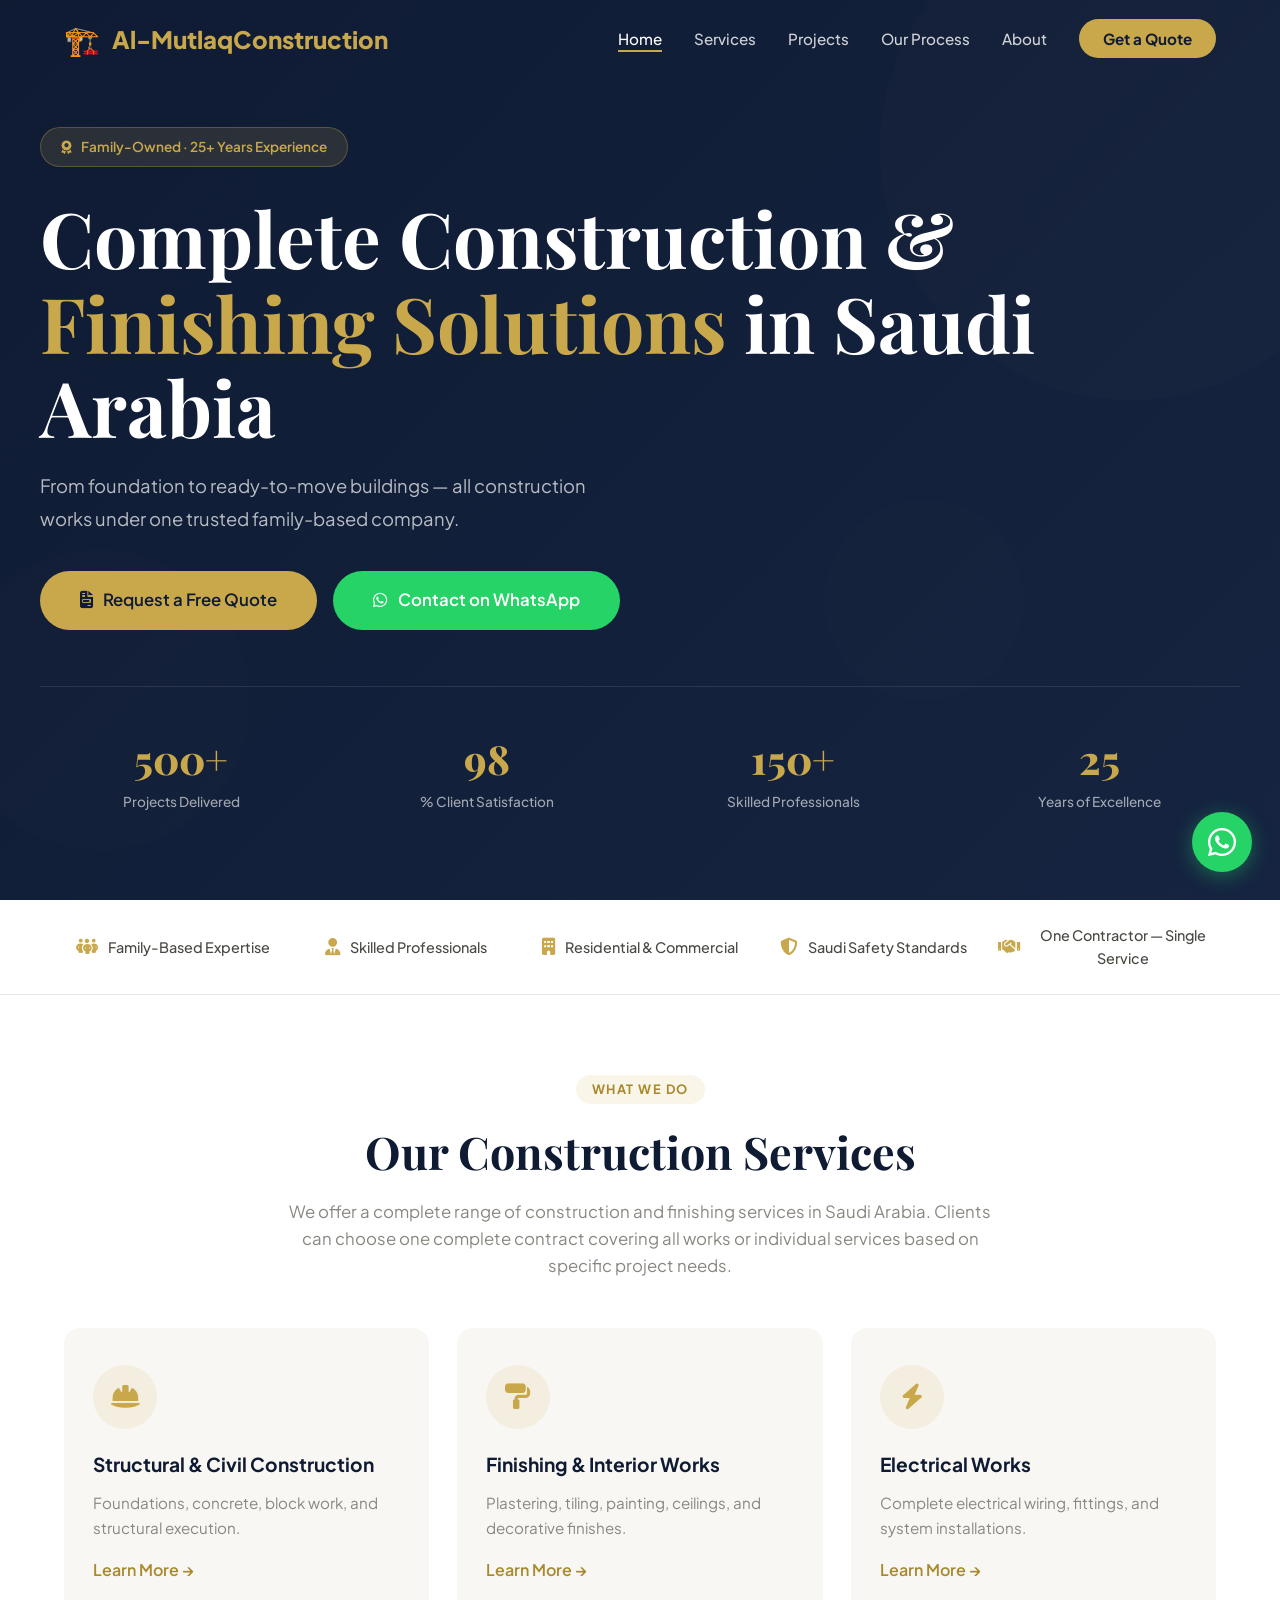
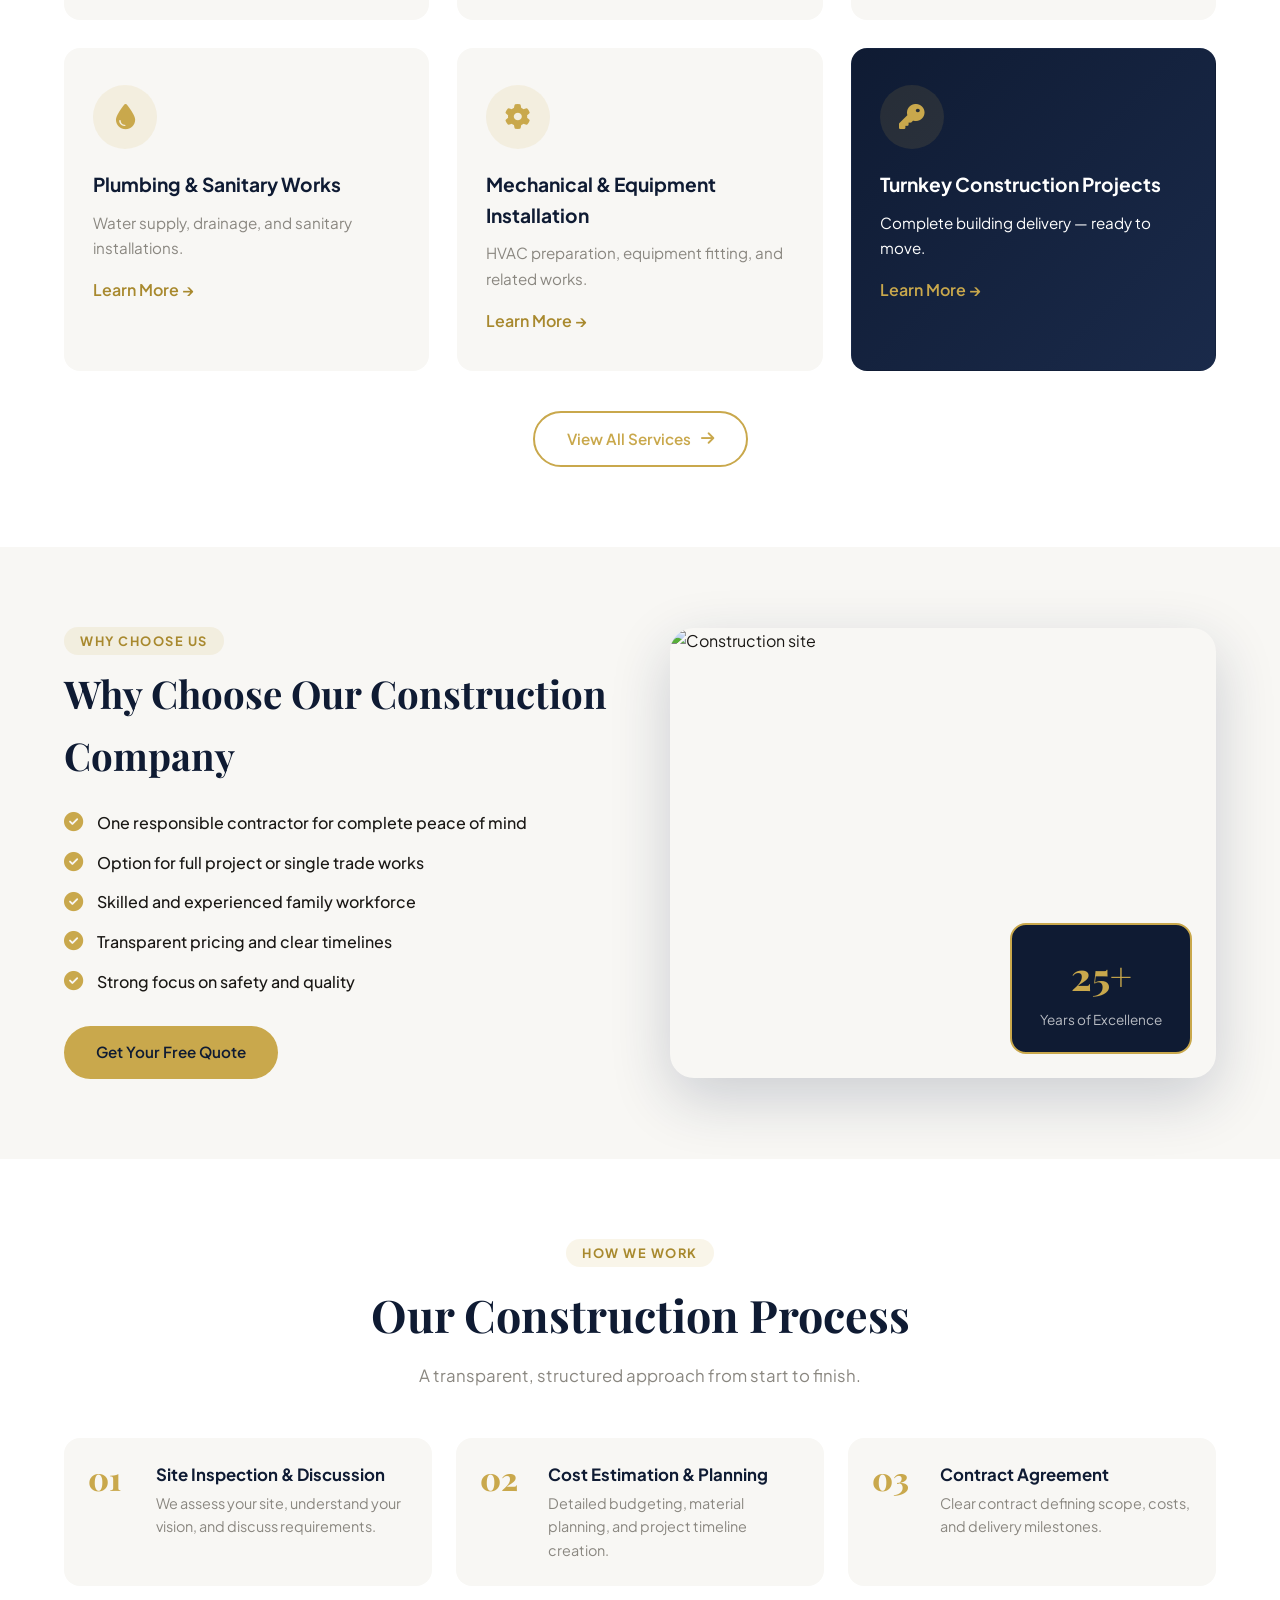
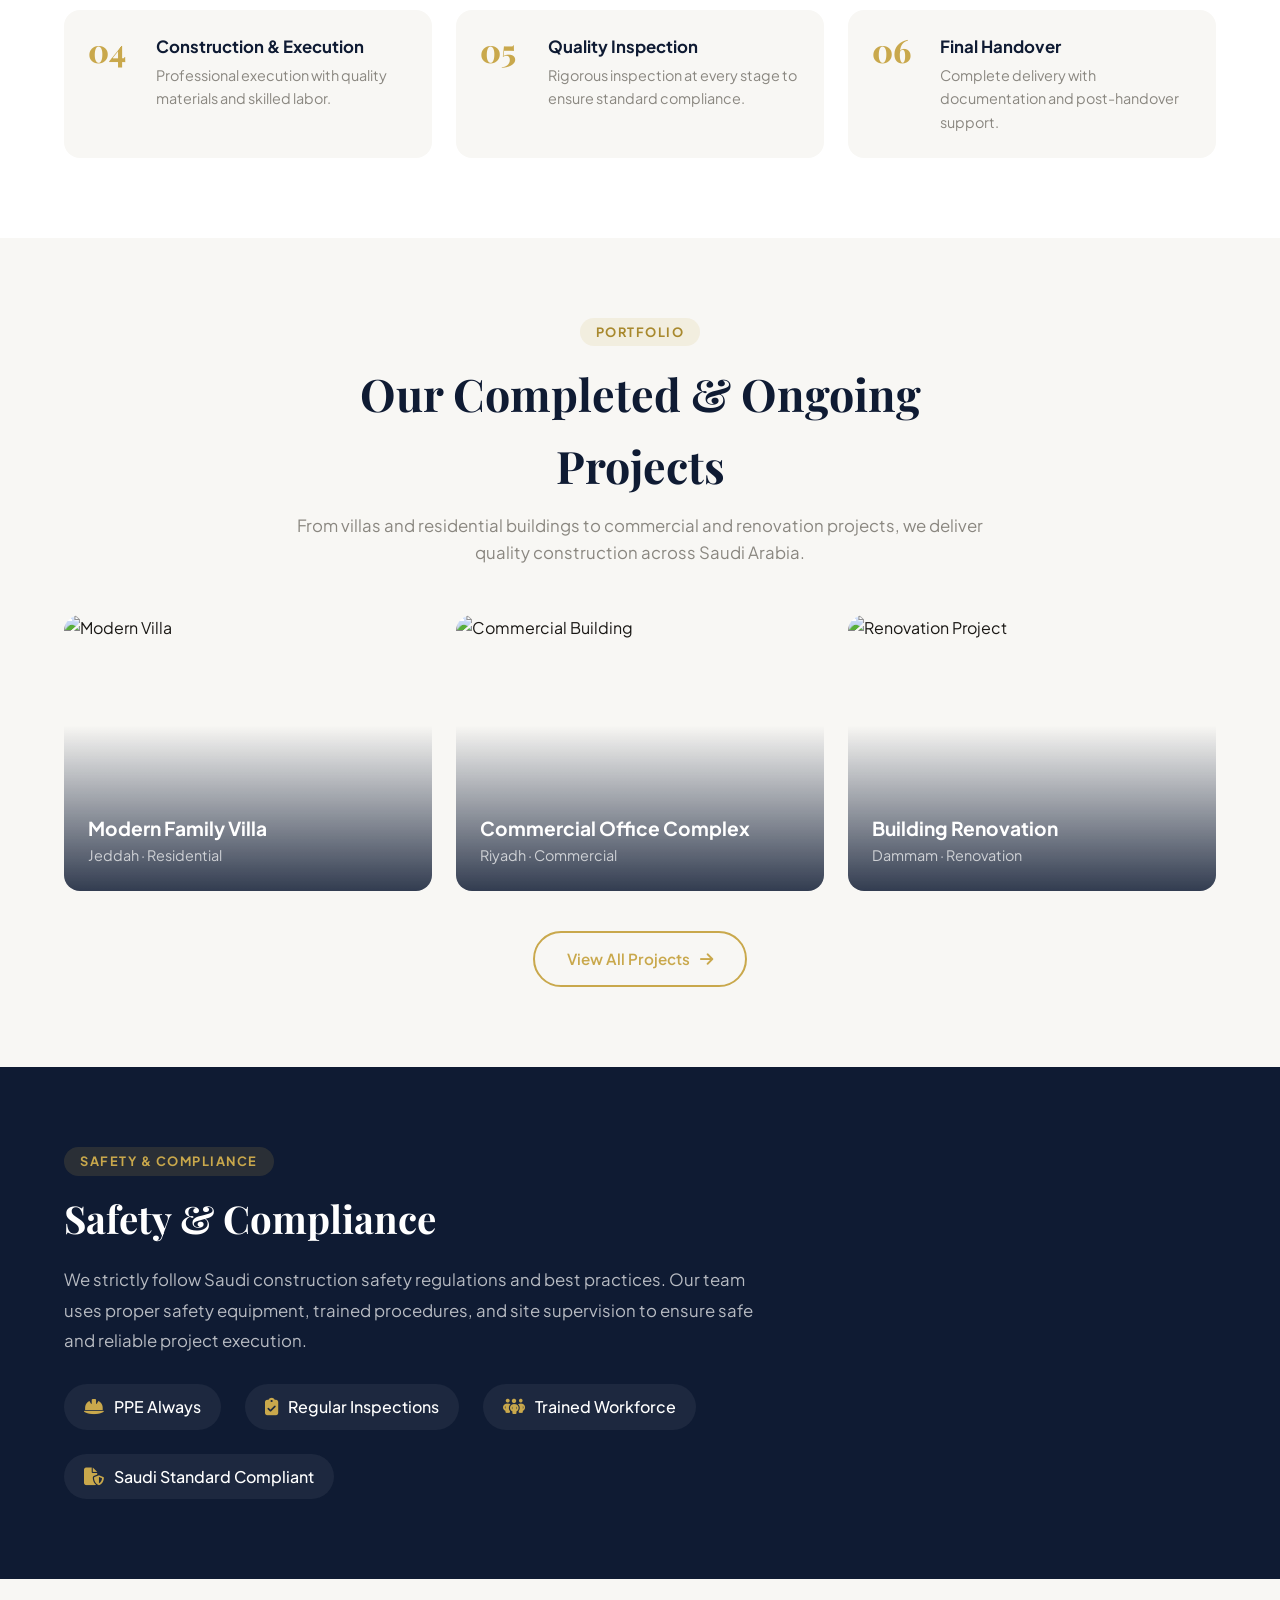
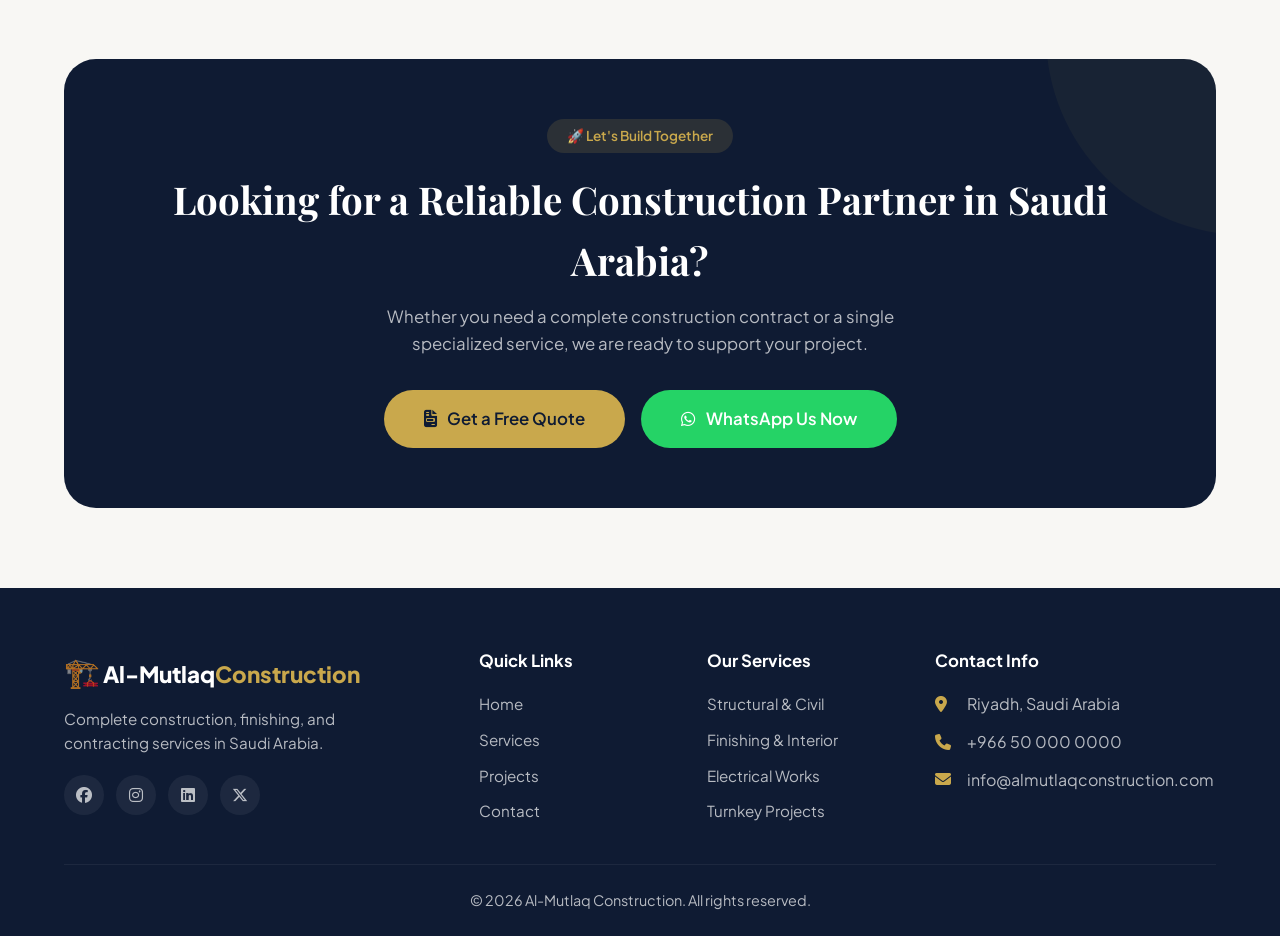
==== index.html @ 27e8a032 "Al-Mutlaq Construction - Production-ready website with 11 pages, AOS animations, Dark Blue + Gold th" ====
<!DOCTYPE html>
<html lang="en">
<head>
    <meta charset="UTF-8">
    <meta name="viewport" content="width=device-width, initial-scale=1.0">
    <title>Al-Mutlaq Construction – Complete Building Solutions in Saudi Arabia</title>
    
    <!-- Fonts & Icons -->
    <link rel="preconnect" href="https://fonts.googleapis.com">
    <link href="https://fonts.googleapis.com/css2?family=Plus+Jakarta+Sans:wght@300;400;500;600;700;800&family=Playfair+Display:wght@700;800&display=swap" rel="stylesheet">
    <link rel="stylesheet" href="https://cdnjs.cloudflare.com/ajax/libs/font-awesome/6.5.1/css/all.min.css">
    <!-- AOS Animation Library -->
    <link href="https://unpkg.com/aos@2.3.1/dist/aos.css" rel="stylesheet">
    
    <link rel="stylesheet" href="assets/css/style.css">
</head>
<body>
    <!-- Loading Overlay -->
    <div id="loadingOverlay">
        <div class="loader">
            <div class="loader-bar"></div>
            <div class="loader-text">Building Excellence...</div>
        </div>
    </div>

    <!-- Floating WhatsApp Button -->
    <a href="https://wa.me/966500000000" target="_blank" class="whatsapp-float" aria-label="Contact on WhatsApp">
        <i class="fa-brands fa-whatsapp"></i>
    </a>

    <!-- ═══════ NAVIGATION ═══════ -->
    <nav class="navbar" id="navbar">
        <div class="container nav-container">
            <div class="nav-brand">
                <span class="brand-icon">🏗️</span>
                <span class="brand-text">Al-Mutlaq<span>Construction</span></span>
            </div>
            <button class="nav-toggle" id="navToggle" aria-label="Menu">
                <span></span><span></span><span></span>
            </button>
            <ul class="nav-links" id="navLinks">
                <li><a href="#home" class="active">Home</a></li>
                <li><a href="#services">Services</a></li>
                <li><a href="#projects">Projects</a></li>
                <li><a href="#process">Our Process</a></li>
                <li><a href="#about">About</a></li>
                <li><a href="#contact" class="nav-cta">Get a Quote</a></li>
            </ul>
        </div>
    </nav>

    <!-- ═══════ HERO ═══════ -->
    <section class="hero" id="home">
        <div class="hero-overlay"></div>
        <div class="hero-shapes">
            <div class="shape shape-1"></div>
            <div class="shape shape-2"></div>
            <div class="shape shape-3"></div>
        </div>
        <div class="container hero-content">
            <div class="hero-badge" data-aos="fade-up" data-aos-delay="100">
                <i class="fa-solid fa-award"></i> Family-Owned · 25+ Years Experience
            </div>
            <h1 data-aos="fade-up" data-aos-delay="200">
                Complete Construction &<br>
                <span>Finishing Solutions</span> in Saudi Arabia
            </h1>
            <p data-aos="fade-up" data-aos-delay="300">
                From foundation to ready-to-move buildings — all construction works under one trusted family-based company.
            </p>
            <div class="hero-buttons" data-aos="fade-up" data-aos-delay="400">
                <a href="#contact" class="btn btn-primary btn-large">
                    <i class="fa-solid fa-file-invoice"></i> Request a Free Quote
                </a>
                <a href="https://wa.me/966500000000" target="_blank" class="btn btn-whatsapp btn-large">
                    <i class="fa-brands fa-whatsapp"></i> Contact on WhatsApp
                </a>
            </div>
            <div class="hero-stats" data-aos="fade-up" data-aos-delay="500">
                <div class="stat-item">
                    <div class="stat-number" data-count="500">0</div>
                    <div class="stat-label">Projects Delivered</div>
                </div>
                <div class="stat-item">
                    <div class="stat-number" data-count="98">0</div>
                    <div class="stat-label">% Client Satisfaction</div>
                </div>
                <div class="stat-item">
                    <div class="stat-number" data-count="150">0</div>
                    <div class="stat-label">Skilled Professionals</div>
                </div>
                <div class="stat-item">
                    <div class="stat-number" data-count="25">0</div>
                    <div class="stat-label">Years of Excellence</div>
                </div>
            </div>
        </div>
    </section>

    <!-- ═══════ TRUST HIGHLIGHTS ═══════ -->
    <section class="trust-bar" data-aos="fade-up">
        <div class="container">
            <div class="trust-grid">
                <div class="trust-item"><i class="fa-solid fa-people-group"></i> Family-Based Expertise</div>
                <div class="trust-item"><i class="fa-solid fa-user-tie"></i> Skilled Professionals</div>
                <div class="trust-item"><i class="fa-solid fa-building"></i> Residential & Commercial</div>
                <div class="trust-item"><i class="fa-solid fa-shield-halved"></i> Saudi Safety Standards</div>
                <div class="trust-item"><i class="fa-solid fa-handshake"></i> One Contractor — Single Service</div>
            </div>
        </div>
    </section>

    <!-- ═══════ SERVICES ═══════ -->
    <section class="services" id="services">
        <div class="container">
            <div class="section-header" data-aos="fade-up">
                <span class="section-tag">What We Do</span>
                <h2>Our Construction Services</h2>
                <p>We offer a complete range of construction and finishing services in Saudi Arabia. Clients can choose one complete contract covering all works or individual services based on specific project needs.</p>
            </div>
            <div class="services-grid">
                <div class="service-card" data-aos="fade-up" data-aos-delay="100">
                    <div class="service-icon"><i class="fa-solid fa-hard-hat"></i></div>
                    <h3>Structural & Civil Construction</h3>
                    <p>Foundations, concrete, block work, and structural execution.</p>
                    <a href="services/structural.html" class="service-link">Learn More →</a>
                </div>
                <div class="service-card" data-aos="fade-up" data-aos-delay="150">
                    <div class="service-icon"><i class="fa-solid fa-paint-roller"></i></div>
                    <h3>Finishing & Interior Works</h3>
                    <p>Plastering, tiling, painting, ceilings, and decorative finishes.</p>
                    <a href="services/finishing.html" class="service-link">Learn More →</a>
                </div>
                <div class="service-card" data-aos="fade-up" data-aos-delay="200">
                    <div class="service-icon"><i class="fa-solid fa-bolt"></i></div>
                    <h3>Electrical Works</h3>
                    <p>Complete electrical wiring, fittings, and system installations.</p>
                    <a href="services/electrical.html" class="service-link">Learn More →</a>
                </div>
                <div class="service-card" data-aos="fade-up" data-aos-delay="250">
                    <div class="service-icon"><i class="fa-solid fa-droplet"></i></div>
                    <h3>Plumbing & Sanitary Works</h3>
                    <p>Water supply, drainage, and sanitary installations.</p>
                    <a href="services/plumbing.html" class="service-link">Learn More →</a>
                </div>
                <div class="service-card" data-aos="fade-up" data-aos-delay="300">
                    <div class="service-icon"><i class="fa-solid fa-gear"></i></div>
                    <h3>Mechanical & Equipment Installation</h3>
                    <p>HVAC preparation, equipment fitting, and related works.</p>
                    <a href="services/mechanical.html" class="service-link">Learn More →</a>
                </div>
                <div class="service-card service-featured" data-aos="fade-up" data-aos-delay="350">
                    <div class="service-icon"><i class="fa-solid fa-key"></i></div>
                    <h3>Turnkey Construction Projects</h3>
                    <p>Complete building delivery — ready to move.</p>
                    <a href="services/turnkey.html" class="service-link">Learn More →</a>
                </div>
            </div>
            <div class="services-cta" data-aos="fade-up">
                <a href="services.html" class="btn btn-outline">View All Services <i class="fa-solid fa-arrow-right"></i></a>
            </div>
        </div>
    </section>

    <!-- ═══════ WHY CHOOSE US ═══════ -->
    <section class="why-choose" id="about">
        <div class="container">
            <div class="why-grid">
                <div class="why-content" data-aos="fade-right">
                    <span class="section-tag">Why Choose Us</span>
                    <h2>Why Choose Our Construction Company</h2>
                    <ul class="why-list">
                        <li><i class="fa-solid fa-check-circle"></i> One responsible contractor for complete peace of mind</li>
                        <li><i class="fa-solid fa-check-circle"></i> Option for full project or single trade works</li>
                        <li><i class="fa-solid fa-check-circle"></i> Skilled and experienced family workforce</li>
                        <li><i class="fa-solid fa-check-circle"></i> Transparent pricing and clear timelines</li>
                        <li><i class="fa-solid fa-check-circle"></i> Strong focus on safety and quality</li>
                    </ul>
                    <a href="#contact" class="btn btn-primary">Get Your Free Quote</a>
                </div>
                <div class="why-image" data-aos="fade-left">
                    <img src="https://images.unsplash.com/photo-1504917595217-d4dc5ebe6122?w=600&h=500&fit=crop" alt="Construction site" loading="lazy">
                    <div class="why-experience">
                        <span class="exp-number">25+</span>
                        <span class="exp-label">Years of Excellence</span>
                    </div>
                </div>
            </div>
        </div>
    </section>

    <!-- ═══════ PROCESS ═══════ -->
    <section class="process" id="process">
        <div class="container">
            <div class="section-header" data-aos="fade-up">
                <span class="section-tag">How We Work</span>
                <h2>Our Construction Process</h2>
                <p>A transparent, structured approach from start to finish.</p>
            </div>
            <div class="process-steps">
                <div class="step" data-aos="fade-up" data-aos-delay="100">
                    <div class="step-number">01</div>
                    <div class="step-content">
                        <h4>Site Inspection & Discussion</h4>
                        <p>We assess your site, understand your vision, and discuss requirements.</p>
                    </div>
                </div>
                <div class="step" data-aos="fade-up" data-aos-delay="150">
                    <div class="step-number">02</div>
                    <div class="step-content">
                        <h4>Cost Estimation & Planning</h4>
                        <p>Detailed budgeting, material planning, and project timeline creation.</p>
                    </div>
                </div>
                <div class="step" data-aos="fade-up" data-aos-delay="200">
                    <div class="step-number">03</div>
                    <div class="step-content">
                        <h4>Contract Agreement</h4>
                        <p>Clear contract defining scope, costs, and delivery milestones.</p>
                    </div>
                </div>
                <div class="step" data-aos="fade-up" data-aos-delay="250">
                    <div class="step-number">04</div>
                    <div class="step-content">
                        <h4>Construction & Execution</h4>
                        <p>Professional execution with quality materials and skilled labor.</p>
                    </div>
                </div>
                <div class="step" data-aos="fade-up" data-aos-delay="300">
                    <div class="step-number">05</div>
                    <div class="step-content">
                        <h4>Quality Inspection</h4>
                        <p>Rigorous inspection at every stage to ensure standard compliance.</p>
                    </div>
                </div>
                <div class="step" data-aos="fade-up" data-aos-delay="350">
                    <div class="step-number">06</div>
                    <div class="step-content">
                        <h4>Final Handover</h4>
                        <p>Complete delivery with documentation and post-handover support.</p>
                    </div>
                </div>
            </div>
        </div>
    </section>

    <!-- ═══════ PROJECTS PREVIEW ═══════ -->
    <section class="projects" id="projects">
        <div class="container">
            <div class="section-header" data-aos="fade-up">
                <span class="section-tag">Portfolio</span>
                <h2>Our Completed & Ongoing Projects</h2>
                <p>From villas and residential buildings to commercial and renovation projects, we deliver quality construction across Saudi Arabia.</p>
            </div>
            <div class="projects-grid">
                <div class="project-card" data-aos="flip-up" data-aos-delay="100">
                    <img src="https://images.unsplash.com/photo-1580587771525-78b9dba3b914?w=400&h=300&fit=crop" alt="Modern Villa" loading="lazy">
                    <div class="project-overlay">
                        <h4>Modern Family Villa</h4>
                        <p>Jeddah · Residential</p>
                    </div>
                </div>
                <div class="project-card" data-aos="flip-up" data-aos-delay="150">
                    <img src="https://images.unsplash.com/photo-1486406146926-c627a92ad1ab?w=400&h=300&fit=crop" alt="Commercial Building" loading="lazy">
                    <div class="project-overlay">
                        <h4>Commercial Office Complex</h4>
                        <p>Riyadh · Commercial</p>
                    </div>
                </div>
                <div class="project-card" data-aos="flip-up" data-aos-delay="200">
                    <img src="https://images.unsplash.com/photo-1582268611958-ebfd161ef9cf?w=400&h=300&fit=crop" alt="Renovation Project" loading="lazy">
                    <div class="project-overlay">
                        <h4>Building Renovation</h4>
                        <p>Dammam · Renovation</p>
                    </div>
                </div>
            </div>
            <div class="projects-cta" data-aos="fade-up">
                <a href="projects.html" class="btn btn-outline">View All Projects <i class="fa-solid fa-arrow-right"></i></a>
            </div>
        </div>
    </section>

    <!-- ═══════ SAFETY ═══════ -->
    <section class="safety" id="safety">
        <div class="container">
            <div class="safety-content" data-aos="fade-up">
                <span class="section-tag">Safety & Compliance</span>
                <h2>Safety & Compliance</h2>
                <p>We strictly follow Saudi construction safety regulations and best practices. Our team uses proper safety equipment, trained procedures, and site supervision to ensure safe and reliable project execution.</p>
                <div class="safety-icons">
                    <div><i class="fa-solid fa-helmet-safety"></i> PPE Always</div>
                    <div><i class="fa-solid fa-clipboard-check"></i> Regular Inspections</div>
                    <div><i class="fa-solid fa-people-group"></i> Trained Workforce</div>
                    <div><i class="fa-solid fa-file-shield"></i> Saudi Standard Compliant</div>
                </div>
            </div>
        </div>
    </section>

    <!-- ═══════ FINAL CTA ═══════ -->
    <section class="cta-final" id="contact">
        <div class="container">
            <div class="cta-box" data-aos="zoom-in">
                <span class="cta-badge">🚀 Let's Build Together</span>
                <h2>Looking for a Reliable Construction Partner in Saudi Arabia?</h2>
                <p>Whether you need a complete construction contract or a single specialized service, we are ready to support your project.</p>
                <div class="cta-buttons">
                    <a href="#contact" class="btn btn-primary btn-large">
                        <i class="fa-solid fa-file-invoice"></i> Get a Free Quote
                    </a>
                    <a href="https://wa.me/966500000000" target="_blank" class="btn btn-whatsapp btn-large">
                        <i class="fa-brands fa-whatsapp"></i> WhatsApp Us Now
                    </a>
                </div>
            </div>
        </div>
    </section>

    <!-- ═══════ FOOTER ═══════ -->
    <footer class="footer">
        <div class="container">
            <div class="footer-grid">
                <div class="footer-brand">
                    <span class="brand-icon">🏗️</span>
                    <span class="brand-text">Al-Mutlaq<span>Construction</span></span>
                    <p>Complete construction, finishing, and contracting services in Saudi Arabia.</p>
                    <div class="footer-social">
                        <a href="#"><i class="fa-brands fa-facebook"></i></a>
                        <a href="#"><i class="fa-brands fa-instagram"></i></a>
                        <a href="#"><i class="fa-brands fa-linkedin"></i></a>
                        <a href="#"><i class="fa-brands fa-x-twitter"></i></a>
                    </div>
                </div>
                <div class="footer-links">
                    <h4>Quick Links</h4>
                    <ul>
                        <li><a href="#home">Home</a></li>
                        <li><a href="#services">Services</a></li>
                        <li><a href="#projects">Projects</a></li>
                        <li><a href="#contact">Contact</a></li>
                    </ul>
                </div>
                <div class="footer-services">
                    <h4>Our Services</h4>
                    <ul>
                        <li><a href="services/structural.html">Structural & Civil</a></li>
                        <li><a href="services/finishing.html">Finishing & Interior</a></li>
                        <li><a href="services/electrical.html">Electrical Works</a></li>
                        <li><a href="services/turnkey.html">Turnkey Projects</a></li>
                    </ul>
                </div>
                <div class="footer-contact">
                    <h4>Contact Info</h4>
                    <p><i class="fa-solid fa-location-dot"></i> Riyadh, Saudi Arabia</p>
                    <p><i class="fa-solid fa-phone"></i> <a href="tel:+966500000000">+966 50 000 0000</a></p>
                    <p><i class="fa-solid fa-envelope"></i> <a href="mailto:info@almutlaqconstruction.com">info@almutlaqconstruction.com</a></p>
                </div>
            </div>
            <div class="footer-bottom">
                <p>&copy; 2026 Al-Mutlaq Construction. All rights reserved.</p>
            </div>
        </div>
    </footer>

    <!-- Scripts -->
    <script src="https://unpkg.com/aos@2.3.1/dist/aos.js"></script>
    <script src="assets/js/main.js"></script>
</body>
</html>
---- assets/css/style.css ----
/* ═══════════════════════════════════════════
   CONSTRUCTION WEBSITE – Premium Theme
   Color Palette: Dark Blue + Gold/Amber
   ═══════════════════════════════════════════ */

@import url('https://fonts.googleapis.com/css2?family=Plus+Jakarta+Sans:wght@300;400;500;600;700;800&family=Playfair+Display:wght@700;800&display=swap');

:root {
    /* Primary colors */
    --primary: #1a2a4a;
    --primary-dark: #0f1b33;
    --primary-light: #2a4066;
    --gold: #c9a84c;
    --gold-light: #e6cc7a;
    --gold-dark: #a8892e;
    
    /* Neutrals */
    --white: #ffffff;
    --off-white: #f8f7f4;
    --gray-light: #eae8e3;
    --gray: #8a8780;
    --gray-dark: #4a4842;
    --black: #1a1815;
    
    /* Shadows */
    --shadow-sm: 0 2px 12px rgba(26,42,74,0.08);
    --shadow-md: 0 8px 32px rgba(26,42,74,0.12);
    --shadow-lg: 0 20px 60px rgba(26,42,74,0.20);
    --shadow-xl: 0 40px 80px rgba(26,42,74,0.25);
    
    /* Transitions */
    --transition: 0.4s cubic-bezier(0.25, 0.46, 0.45, 0.94);
    --transition-slow: 0.8s cubic-bezier(0.25, 0.46, 0.45, 0.94);
    
    /* Border Radius */
    --radius-sm: 8px;
    --radius-md: 16px;
    --radius-lg: 24px;
    --radius-xl: 32px;
}

/* ─── RESET ─── */
* {
    margin: 0;
    padding: 0;
    box-sizing: border-box;
}
html {
    scroll-behavior: smooth;
    overflow-x: hidden;
}
body {
    font-family: 'Plus Jakarta Sans', sans-serif;
    background: var(--off-white);
    color: var(--black);
    line-height: 1.6;
    overflow-x: hidden;
}

.container {
    max-width: 1200px;
    margin: 0 auto;
    padding: 0 24px;
}

img {
    max-width: 100%;
    display: block;
}
a {
    text-decoration: none;
    color: inherit;
}
ul {
    list-style: none;
}

/* ─── LOADING OVERLAY ─── */
#loadingOverlay {
    position: fixed;
    inset: 0;
    background: var(--primary-dark);
    z-index: 99999;
    display: flex;
    align-items: center;
    justify-content: center;
    transition: opacity 0.8s ease, visibility 0.8s ease;
}
#loadingOverlay.hidden {
    opacity: 0;
    visibility: hidden;
}
.loader {
    text-align: center;
}
.loader-bar {
    width: 60px;
    height: 4px;
    background: var(--gold);
    border-radius: 4px;
    margin: 0 auto 16px;
    animation: loaderPulse 1.2s ease-in-out infinite;
}
@keyframes loaderPulse {
    0%, 100% { width: 60px; opacity: 1; }
    50% { width: 120px; opacity: 0.5; }
}
.loader-text {
    color: var(--gold);
    font-weight: 600;
    font-size: 0.9rem;
    letter-spacing: 4px;
    text-transform: uppercase;
}

/* ─── WHATSAPP FLOAT ─── */
.whatsapp-float {
    position: fixed;
    bottom: 28px;
    right: 28px;
    z-index: 9999;
    width: 60px;
    height: 60px;
    background: #25D366;
    color: white;
    border-radius: 50%;
    display: flex;
    align-items: center;
    justify-content: center;
    font-size: 2rem;
    box-shadow: 0 4px 20px rgba(37,211,102,0.4);
    transition: var(--transition);
    animation: pulse 2s infinite;
}
.whatsapp-float:hover {
    transform: scale(1.1);
    box-shadow: 0 8px 32px rgba(37,211,102,0.5);
}
@keyframes pulse {
    0%, 100% { transform: scale(1); }
    50% { transform: scale(1.05); }
}

/* ─── NAVIGATION ─── */
.navbar {
    position: fixed;
    top: 0;
    left: 0;
    width: 100%;
    z-index: 999;
    padding: 16px 0;
    transition: var(--transition);
    background: transparent;
}
.navbar.scrolled {
    background: var(--primary-dark);
    backdrop-filter: blur(20px);
    padding: 10px 0;
    box-shadow: var(--shadow-md);
}
.nav-container {
    display: flex;
    align-items: center;
    justify-content: space-between;
}
.nav-brand {
    display: flex;
    align-items: center;
    gap: 12px;
    font-size: 1.5rem;
    font-weight: 800;
    color: var(--white);
}
.nav-brand .brand-icon {
    font-size: 1.8rem;
}
.nav-brand span {
    color: var(--gold);
}
.nav-links {
    display: flex;
    align-items: center;
    gap: 32px;
}
.nav-links a {
    color: rgba(255,255,255,0.8);
    font-weight: 500;
    font-size: 0.95rem;
    transition: var(--transition);
    position: relative;
}
.nav-links a::after {
    content: '';
    position: absolute;
    bottom: -4px;
    left: 0;
    width: 0;
    height: 2px;
    background: var(--gold);
    transition: var(--transition);
}
.nav-links a:hover::after,
.nav-links a.active::after {
    width: 100%;
}
.nav-links a:hover,
.nav-links a.active {
    color: var(--white);
}
.nav-cta {
    background: var(--gold);
    color: var(--primary-dark) !important;
    padding: 10px 24px;
    border-radius: 50px;
    font-weight: 700 !important;
    transition: var(--transition);
}
.nav-cta:hover {
    background: var(--gold-light);
    transform: translateY(-2px);
}
.nav-cta::after {
    display: none !important;
}

.nav-toggle {
    display: none;
    flex-direction: column;
    gap: 6px;
    background: none;
    border: none;
    cursor: pointer;
    padding: 4px;
}
.nav-toggle span {
    width: 28px;
    height: 2.5px;
    background: var(--white);
    border-radius: 4px;
    transition: var(--transition);
}
.nav-toggle.active span:nth-child(1) {
    transform: rotate(45deg) translate(6px, 6px);
}
.nav-toggle.active span:nth-child(2) {
    opacity: 0;
}
.nav-toggle.active span:nth-child(3) {
    transform: rotate(-45deg) translate(6px, -6px);
}

/* ─── HERO ─── */
.hero {
    min-height: 100vh;
    display: flex;
    align-items: center;
    position: relative;
    background: var(--primary-dark);
    overflow: hidden;
}
.hero-overlay {
    position: absolute;
    inset: 0;
    background: linear-gradient(135deg, rgba(15,27,51,0.9) 0%, rgba(26,42,74,0.6) 100%);
    z-index: 1;
}
.hero-shapes {
    position: absolute;
    inset: 0;
    z-index: 0;
    overflow: hidden;
}
.shape {
    position: absolute;
    border-radius: 50%;
    background: rgba(201,168,76,0.06);
}
.shape-1 {
    width: 500px;
    height: 500px;
    top: -100px;
    right: -100px;
    animation: floatShape 15s ease-in-out infinite;
}
.shape-2 {
    width: 300px;
    height: 300px;
    bottom: 50px;
    left: -50px;
    background: rgba(201,168,76,0.04);
    animation: floatShape 20s ease-in-out infinite reverse;
}
.shape-3 {
    width: 200px;
    height: 200px;
    bottom: 200px;
    right: 20%;
    background: rgba(201,168,76,0.03);
    animation: floatShape 12s ease-in-out infinite;
}
@keyframes floatShape {
    0%, 100% { transform: translate(0, 0) scale(1); }
    50% { transform: translate(-30px, 40px) scale(1.1); }
}

.hero-content {
    position: relative;
    z-index: 2;
    padding: 100px 0 60px;
}
.hero-badge {
    display: inline-flex;
    align-items: center;
    gap: 10px;
    background: rgba(201,168,76,0.15);
    border: 1px solid rgba(201,168,76,0.3);
    color: var(--gold);
    padding: 8px 20px;
    border-radius: 50px;
    font-size: 0.85rem;
    font-weight: 600;
    margin-bottom: 28px;
}
.hero h1 {
    font-family: 'Playfair Display', serif;
    font-size: clamp(2.8rem, 6vw, 4.8rem);
    line-height: 1.1;
    color: var(--white);
    margin-bottom: 20px;
}
.hero h1 span {
    color: var(--gold);
}
.hero p {
    font-size: 1.15rem;
    color: rgba(255,255,255,0.7);
    max-width: 580px;
    margin-bottom: 36px;
    line-height: 1.8;
}
.hero-buttons {
    display: flex;
    gap: 16px;
    flex-wrap: wrap;
    margin-bottom: 56px;
}
.btn {
    display: inline-flex;
    align-items: center;
    gap: 10px;
    padding: 14px 32px;
    border-radius: 50px;
    font-weight: 600;
    font-size: 0.95rem;
    transition: var(--transition);
    border: none;
    cursor: pointer;
}
.btn-primary {
    background: var(--gold);
    color: var(--primary-dark);
}
.btn-primary:hover {
    background: var(--gold-light);
    transform: translateY(-3px);
    box-shadow: 0 8px 28px rgba(201,168,76,0.35);
}
.btn-whatsapp {
    background: #25D366;
    color: white;
}
.btn-whatsapp:hover {
    background: #1ebe57;
    transform: translateY(-3px);
    box-shadow: 0 8px 28px rgba(37,211,102,0.35);
}
.btn-outline {
    background: transparent;
    border: 2px solid var(--gold);
    color: var(--gold);
}
.btn-outline:hover {
    background: var(--gold);
    color: var(--primary-dark);
    transform: translateY(-3px);
}
.btn-large {
    padding: 16px 40px;
    font-size: 1.05rem;
}

.hero-stats {
    display: grid;
    grid-template-columns: repeat(auto-fit, minmax(120px, 1fr));
    gap: 24px;
    border-top: 1px solid rgba(255,255,255,0.1);
    padding-top: 40px;
}
.stat-item {
    text-align: center;
}
.stat-number {
    font-family: 'Playfair Display', serif;
    font-size: 2.5rem;
    font-weight: 800;
    color: var(--gold);
}
.stat-label {
    font-size: 0.85rem;
    color: rgba(255,255,255,0.6);
    font-weight: 500;
}

/* ─── TRUST BAR ─── */
.trust-bar {
    background: var(--white);
    padding: 24px 0;
    border-bottom: 1px solid var(--gray-light);
}
.trust-grid {
    display: grid;
    grid-template-columns: repeat(auto-fit, minmax(180px, 1fr));
    gap: 16px;
    text-align: center;
}
.trust-item {
    display: flex;
    align-items: center;
    justify-content: center;
    gap: 10px;
    font-weight: 500;
    font-size: 0.9rem;
    color: var(--gray-dark);
}
.trust-item i {
    color: var(--gold);
    font-size: 1.1rem;
}

/* ─── SECTION HEADER ─── */
.section-header {
    text-align: center;
    max-width: 720px;
    margin: 0 auto 48px;
}
.section-tag {
    display: inline-block;
    background: rgba(201,168,76,0.12);
    color: var(--gold-dark);
    padding: 4px 16px;
    border-radius: 50px;
    font-size: 0.8rem;
    font-weight: 700;
    text-transform: uppercase;
    letter-spacing: 1.5px;
    margin-bottom: 12px;
}
.section-header h2 {
    font-family: 'Playfair Display', serif;
    font-size: clamp(2rem, 3.5vw, 3rem);
    color: var(--primary-dark);
    margin-bottom: 12px;
}
.section-header p {
    color: var(--gray);
    font-size: 1.05rem;
}

/* ─── SERVICES ─── */
.services {
    padding: 80px 0;
    background: var(--white);
}
.services-grid {
    display: grid;
    grid-template-columns: repeat(auto-fit, minmax(300px, 1fr));
    gap: 28px;
}
.service-card {
    background: var(--off-white);
    padding: 36px 28px;
    border-radius: var(--radius-md);
    border: 1px solid transparent;
    transition: var(--transition);
    position: relative;
    overflow: hidden;
}
.service-card::before {
    content: '';
    position: absolute;
    top: 0;
    left: 0;
    width: 4px;
    height: 0;
    background: var(--gold);
    transition: var(--transition);
}
.service-card:hover::before {
    height: 100%;
}
.service-card:hover {
    border-color: var(--gold);
    transform: translateY(-6px);
    box-shadow: var(--shadow-md);
}
.service-card.service-featured {
    background: linear-gradient(135deg, var(--primary-dark), var(--primary));
    color: var(--white);
}
.service-card.service-featured h3,
.service-card.service-featured p {
    color: var(--white);
}
.service-card.service-featured .service-link {
    color: var(--gold);
}
.service-icon {
    width: 64px;
    height: 64px;
    border-radius: 50%;
    background: rgba(201,168,76,0.12);
    display: flex;
    align-items: center;
    justify-content: center;
    font-size: 1.6rem;
    color: var(--gold);
    margin-bottom: 20px;
}
.service-card h3 {
    font-size: 1.2rem;
    font-weight: 700;
    margin-bottom: 10px;
    color: var(--primary-dark);
}
.service-card p {
    color: var(--gray);
    font-size: 0.95rem;
    margin-bottom: 16px;
    line-height: 1.7;
}
.service-link {
    font-weight: 600;
    color: var(--gold-dark);
    transition: var(--transition);
}
.service-link:hover {
    color: var(--gold);
}
.services-cta {
    text-align: center;
    margin-top: 40px;
}

/* ─── WHY CHOOSE ─── */
.why-choose {
    padding: 80px 0;
    background: var(--off-white);
}
.why-grid {
    display: grid;
    grid-template-columns: 1fr 1fr;
    gap: 60px;
    align-items: center;
}
.why-content .section-tag {
    margin-bottom: 8px;
}
.why-content h2 {
    font-family: 'Playfair Display', serif;
    font-size: clamp(2rem, 3vw, 2.8rem);
    color: var(--primary-dark);
    margin-bottom: 24px;
}
.why-list {
    display: flex;
    flex-direction: column;
    gap: 14px;
    margin-bottom: 32px;
}
.why-list li {
    display: flex;
    align-items: center;
    gap: 14px;
    font-weight: 500;
}
.why-list i {
    color: var(--gold);
    font-size: 1.2rem;
    flex-shrink: 0;
}
.why-image {
    position: relative;
    border-radius: var(--radius-lg);
    overflow: hidden;
    box-shadow: var(--shadow-lg);
}
.why-image img {
    width: 100%;
    height: 450px;
    object-fit: cover;
}
.why-experience {
    position: absolute;
    bottom: 24px;
    right: 24px;
    background: var(--primary-dark);
    padding: 20px 28px;
    border-radius: var(--radius-md);
    text-align: center;
    border: 2px solid var(--gold);
}
.exp-number {
    display: block;
    font-family: 'Playfair Display', serif;
    font-size: 2.4rem;
    font-weight: 800;
    color: var(--gold);
}
.exp-label {
    color: rgba(255,255,255,0.7);
    font-size: 0.85rem;
}

/* ─── PROCESS ─── */
.process {
    padding: 80px 0;
    background: var(--white);
}
.process-steps {
    display: grid;
    grid-template-columns: repeat(auto-fit, minmax(280px, 1fr));
    gap: 24px;
}
.step {
    display: flex;
    align-items: flex-start;
    gap: 20px;
    padding: 24px;
    background: var(--off-white);
    border-radius: var(--radius-md);
    transition: var(--transition);
}
.step:hover {
    transform: translateY(-4px);
    box-shadow: var(--shadow-md);
}
.step-number {
    font-family: 'Playfair Display', serif;
    font-size: 2rem;
    font-weight: 800;
    color: var(--gold);
    line-height: 1;
    flex-shrink: 0;
    min-width: 48px;
}
.step-content h4 {
    font-size: 1.05rem;
    font-weight: 700;
    color: var(--primary-dark);
    margin-bottom: 4px;
}
.step-content p {
    color: var(--gray);
    font-size: 0.9rem;
}

/* ─── PROJECTS ─── */
.projects {
    padding: 80px 0;
    background: var(--off-white);
}
.projects-grid {
    display: grid;
    grid-template-columns: repeat(auto-fit, minmax(300px, 1fr));
    gap: 24px;
}
.project-card {
    position: relative;
    border-radius: var(--radius-md);
    overflow: hidden;
    cursor: pointer;
    aspect-ratio: 4/3;
}
.project-card img {
    width: 100%;
    height: 100%;
    object-fit: cover;
    transition: var(--transition-slow);
}
.project-card:hover img {
    transform: scale(1.05);
}
.project-overlay {
    position: absolute;
    inset: 0;
    background: linear-gradient(0deg, rgba(15,27,51,0.85) 0%, transparent 60%);
    display: flex;
    flex-direction: column;
    justify-content: flex-end;
    padding: 24px;
    opacity: 1;
}
.project-overlay h4 {
    color: var(--white);
    font-size: 1.2rem;
    font-weight: 700;
}
.project-overlay p {
    color: rgba(255,255,255,0.7);
    font-size: 0.9rem;
}
.projects-cta {
    text-align: center;
    margin-top: 40px;
}

/* ─── SAFETY ─── */
.safety {
    padding: 80px 0;
    background: var(--primary-dark);
    color: var(--white);
}
.safety-content {
    max-width: 720px;
}
.safety-content .section-tag {
    background: rgba(201,168,76,0.15);
    color: var(--gold);
}
.safety-content h2 {
    font-family: 'Playfair Display', serif;
    font-size: clamp(2rem, 3vw, 2.8rem);
    margin-bottom: 16px;
}
.safety-content p {
    color: rgba(255,255,255,0.7);
    font-size: 1.05rem;
    line-height: 1.8;
    margin-bottom: 28px;
}
.safety-icons {
    display: flex;
    gap: 24px;
    flex-wrap: wrap;
}
.safety-icons div {
    display: flex;
    align-items: center;
    gap: 10px;
    background: rgba(255,255,255,0.06);
    padding: 10px 20px;
    border-radius: 50px;
    font-weight: 500;
}
.safety-icons i {
    color: var(--gold);
    font-size: 1.1rem;
}

/* ─── FINAL CTA ─── */
.cta-final {
    padding: 80px 0;
    background: var(--off-white);
}
.cta-box {
    background: var(--primary-dark);
    border-radius: var(--radius-xl);
    padding: 60px 48px;
    text-align: center;
    color: var(--white);
    position: relative;
    overflow: hidden;
}
.cta-box::before {
    content: '';
    position: absolute;
    top: -50%;
    right: -20%;
    width: 400px;
    height: 400px;
    border-radius: 50%;
    background: rgba(201,168,76,0.05);
}
.cta-badge {
    display: inline-block;
    background: rgba(201,168,76,0.15);
    color: var(--gold);
    padding: 6px 20px;
    border-radius: 50px;
    font-size: 0.85rem;
    font-weight: 600;
    margin-bottom: 16px;
}
.cta-box h2 {
    font-family: 'Playfair Display', serif;
    font-size: clamp(1.8rem, 3vw, 2.8rem);
    margin-bottom: 12px;
}
.cta-box p {
    color: rgba(255,255,255,0.7);
    font-size: 1.05rem;
    max-width: 600px;
    margin: 0 auto 32px;
}
.cta-buttons {
    display: flex;
    gap: 16px;
    justify-content: center;
    flex-wrap: wrap;
}

/* ─── FOOTER ─── */
.footer {
    background: var(--primary-dark);
    color: rgba(255,255,255,0.7);
    padding: 60px 0 24px;
}
.footer-grid {
    display: grid;
    grid-template-columns: 2fr 1fr 1fr 1.5fr;
    gap: 40px;
    margin-bottom: 40px;
}
.footer-brand .brand-icon {
    font-size: 1.8rem;
}
.footer-brand .brand-text {
    font-size: 1.4rem;
    font-weight: 800;
    color: var(--white);
}
.footer-brand .brand-text span {
    color: var(--gold);
}
.footer-brand p {
    margin: 12px 0 20px;
    max-width: 280px;
    font-size: 0.95rem;
}
.footer-social {
    display: flex;
    gap: 12px;
}
.footer-social a {
    width: 40px;
    height: 40px;
    border-radius: 50%;
    background: rgba(255,255,255,0.06);
    display: flex;
    align-items: center;
    justify-content: center;
    transition: var(--transition);
    font-size: 1rem;
}
.footer-social a:hover {
    background: var(--gold);
    color: var(--primary-dark);
    transform: translateY(-3px);
}
.footer h4 {
    color: var(--white);
    font-size: 1.05rem;
    font-weight: 700;
    margin-bottom: 16px;
}
.footer ul {
    display: flex;
    flex-direction: column;
    gap: 10px;
}
.footer ul a {
    transition: var(--transition);
    font-size: 0.95rem;
}
.footer ul a:hover {
    color: var(--gold);
}
.footer-contact p {
    display: flex;
    align-items: center;
    gap: 12px;
    margin-bottom: 12px;
}
.footer-contact i {
    color: var(--gold);
    width: 20px;
}
.footer-bottom {
    border-top: 1px solid rgba(255,255,255,0.06);
    padding-top: 24px;
    text-align: center;
    font-size: 0.9rem;
}

/* ─── RESPONSIVE ─── */
@media (max-width: 992px) {
    .nav-toggle {
        display: flex;
    }
    .nav-links {
        position: fixed;
        top: 0;
        right: -100%;
        width: 280px;
        height: 100vh;
        background: var(--primary-dark);
        flex-direction: column;
        padding: 80px 24px 24px;
        gap: 16px;
        transition: var(--transition);
        box-shadow: var(--shadow-xl);
    }
    .nav-links.open {
        right: 0;
    }
    .why-grid {
        grid-template-columns: 1fr;
        gap: 40px;
    }
    .footer-grid {
        grid-template-columns: 1fr 1fr;
        gap: 32px;
    }
    .hero h1 {
        font-size: 2.8rem;
    }
    .cta-box {
        padding: 40px 24px;
    }
}

@media (max-width: 768px) {
    .hero h1 {
        font-size: 2.2rem;
    }
    .hero-stats {
        grid-template-columns: repeat(2, 1fr);
        gap: 16px;
    }
    .stat-number {
        font-size: 2rem;
    }
    .services-grid {
        grid-template-columns: 1fr;
    }
    .process-steps {
        grid-template-columns: 1fr;
    }
    .footer-grid {
        grid-template-columns: 1fr;
        gap: 28px;
    }
    .safety-icons {
        flex-direction: column;
        align-items: flex-start;
    }
    .cta-buttons {
        flex-direction: column;
        align-items: center;
    }
}

/* ─── AOS OVERRIDE ─── */
[data-aos] {
    pointer-events: none;
}
[data-aos].aos-animate {
    pointer-events: auto;
}
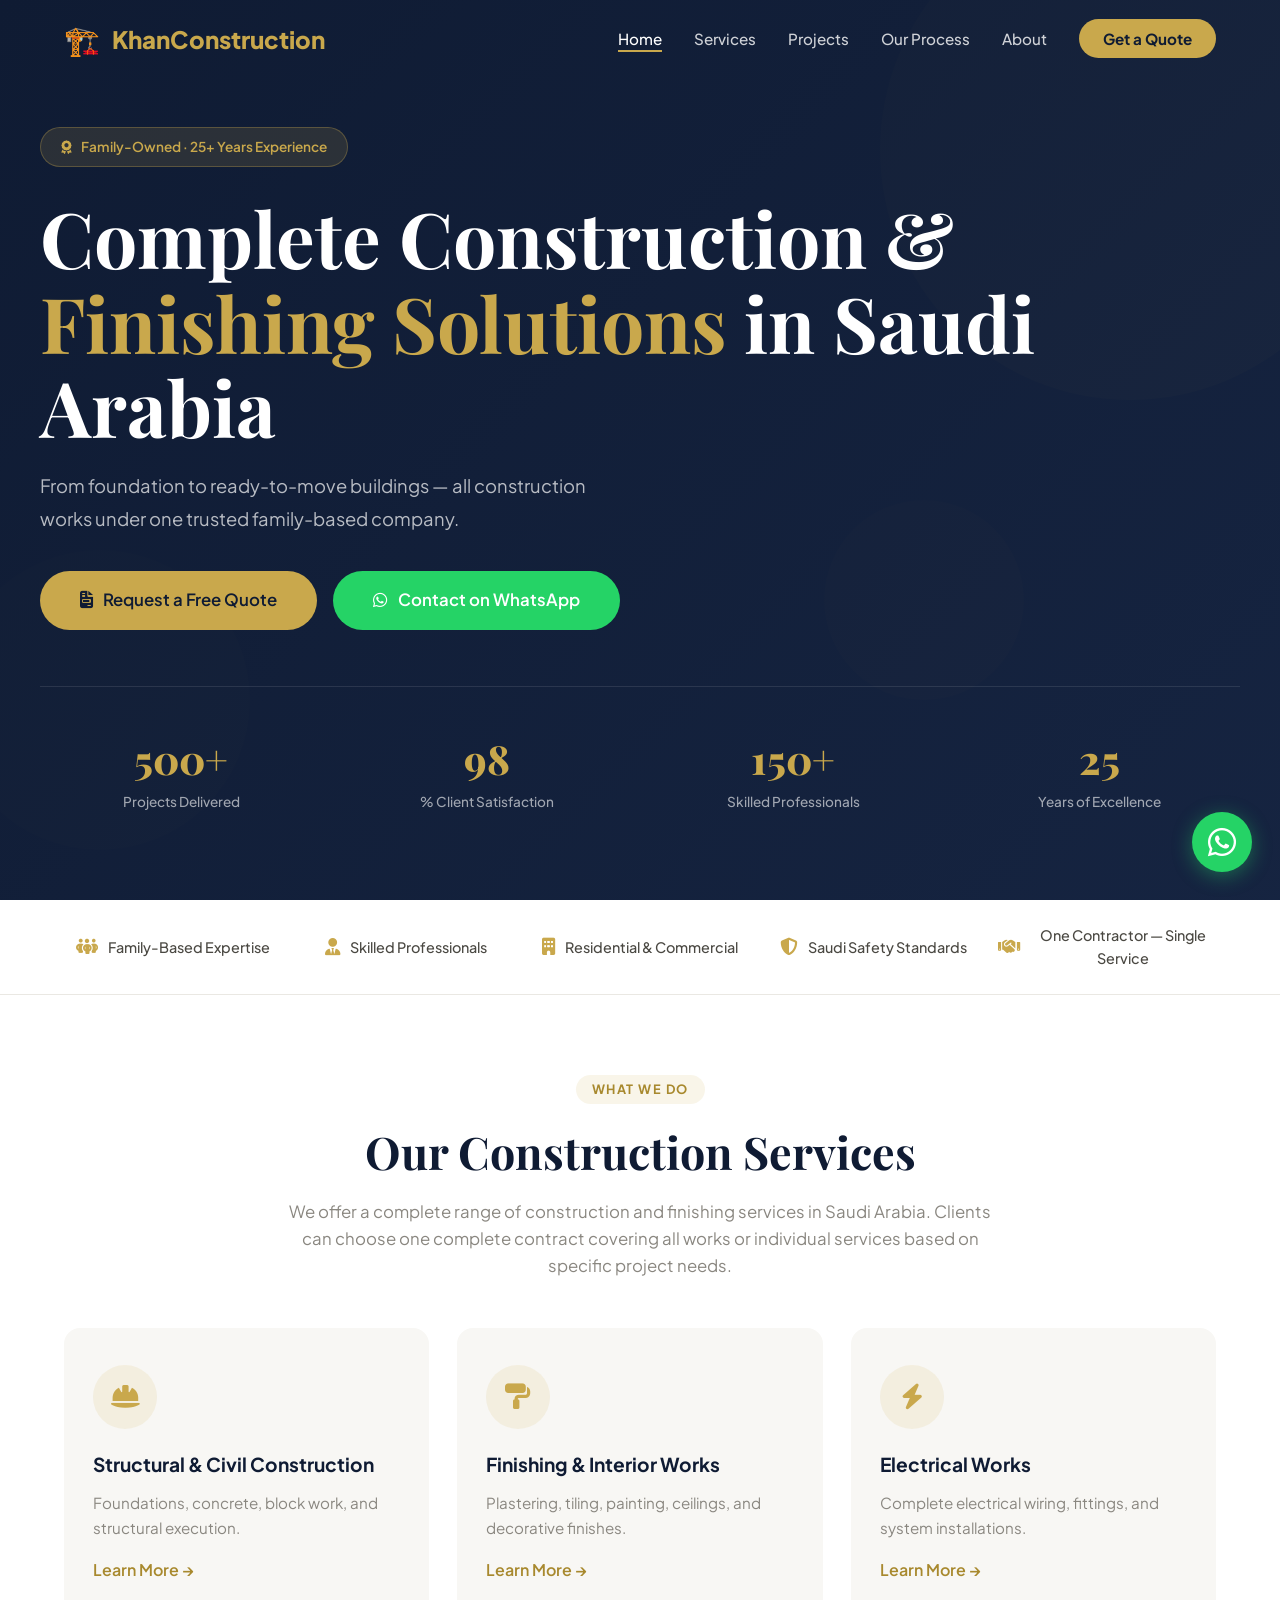
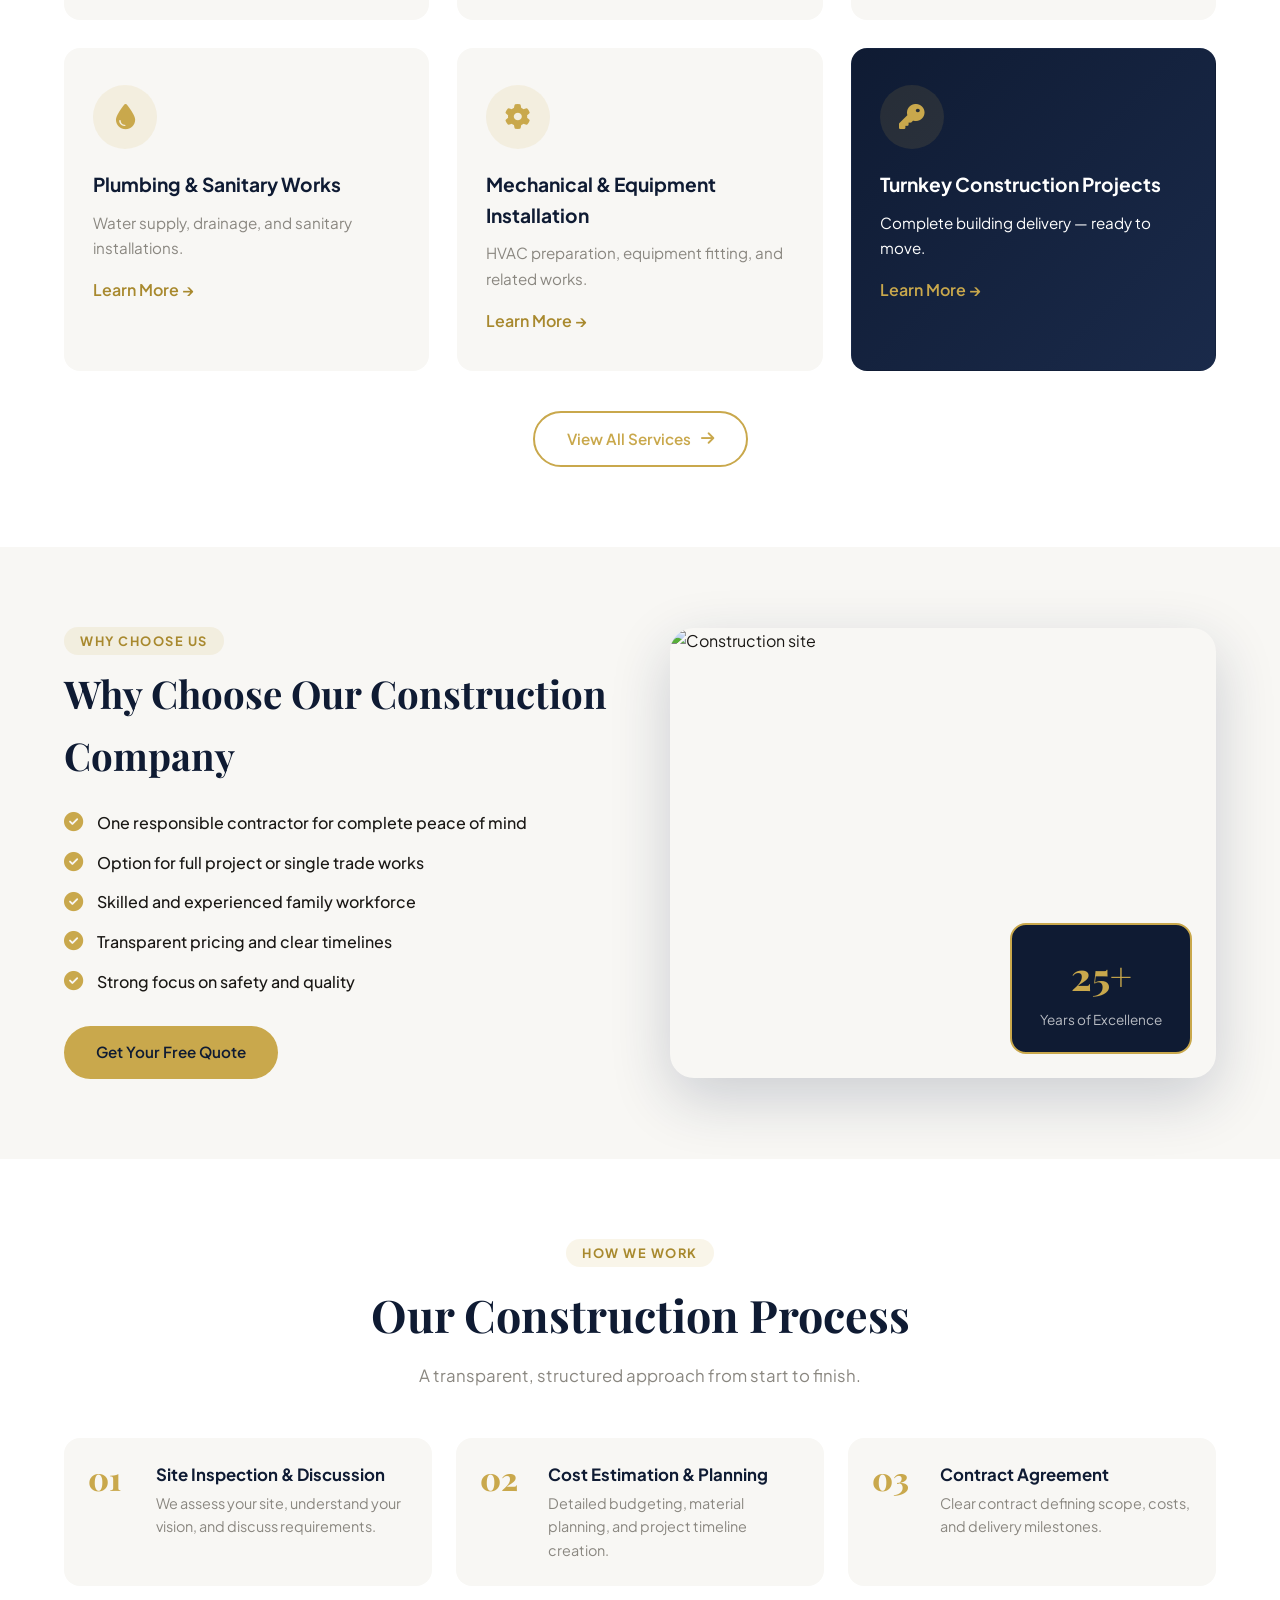
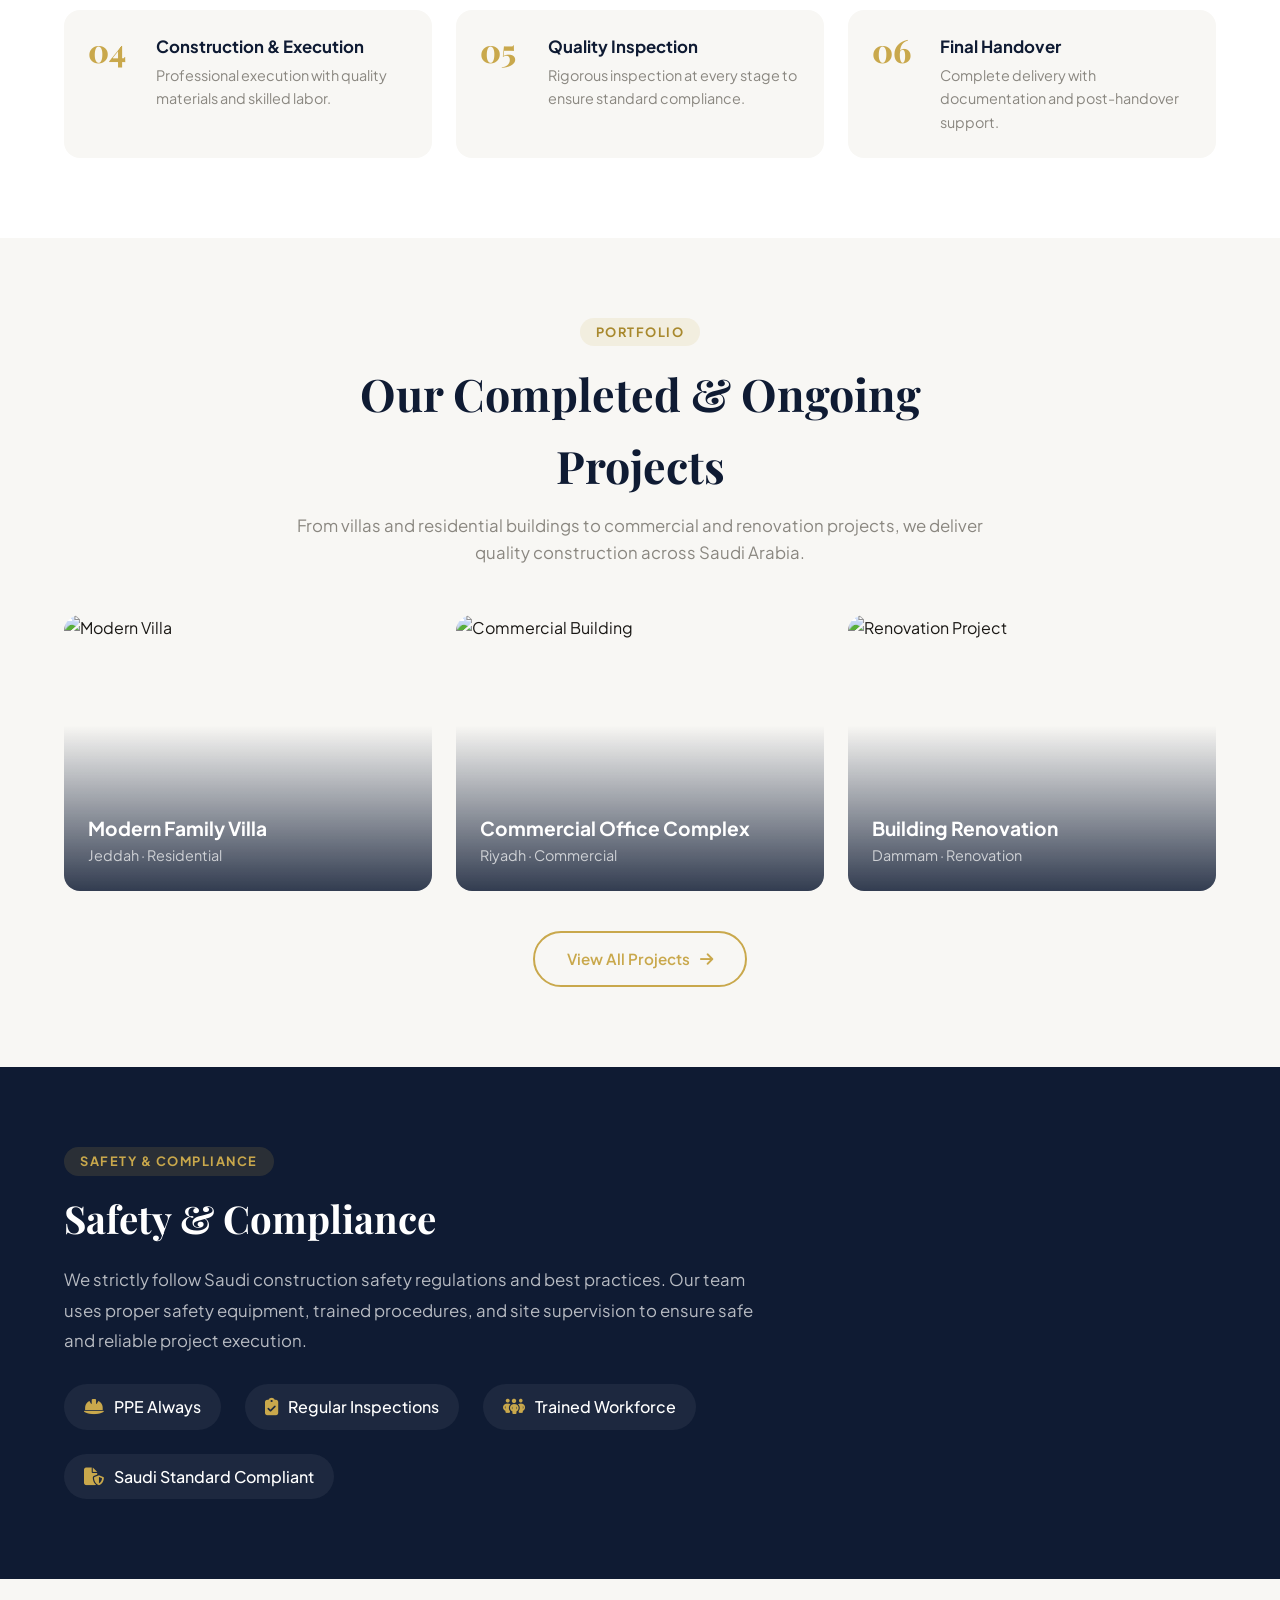
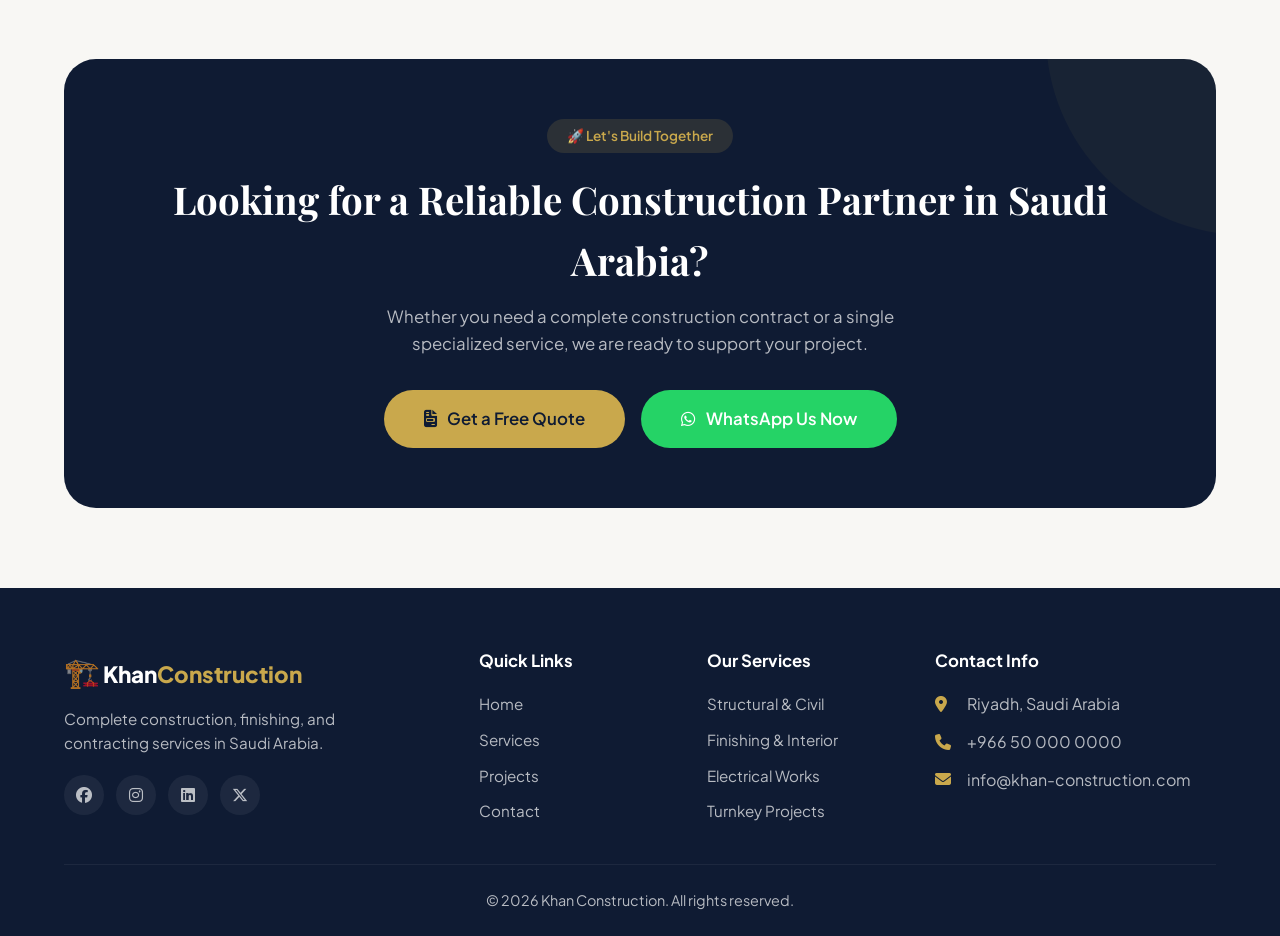
==== commit 0b41513d: "Rename Al-Mutlaq to Khan Construction across all pages" ====
--- a/index.html
+++ b/index.html
@@ -3,7 +3,7 @@
 <head>
     <meta charset="UTF-8">
     <meta name="viewport" content="width=device-width, initial-scale=1.0">
-    <title>Al-Mutlaq Construction – Complete Building Solutions in Saudi Arabia</title>
+    <title>Khan Construction – Complete Building Solutions in Saudi Arabia</title>
     
     <!-- Fonts & Icons -->
     <link rel="preconnect" href="https://fonts.googleapis.com">
@@ -33,7 +33,7 @@
         <div class="container nav-container">
             <div class="nav-brand">
                 <span class="brand-icon">🏗️</span>
-                <span class="brand-text">Al-Mutlaq<span>Construction</span></span>
+                <span class="brand-text">Khan<span>Construction</span></span>
             </div>
             <button class="nav-toggle" id="navToggle" aria-label="Menu">
                 <span></span><span></span><span></span>
@@ -323,7 +323,7 @@
             <div class="footer-grid">
                 <div class="footer-brand">
                     <span class="brand-icon">🏗️</span>
-                    <span class="brand-text">Al-Mutlaq<span>Construction</span></span>
+                    <span class="brand-text">Khan<span>Construction</span></span>
                     <p>Complete construction, finishing, and contracting services in Saudi Arabia.</p>
                     <div class="footer-social">
                         <a href="#"><i class="fa-brands fa-facebook"></i></a>
@@ -354,11 +354,11 @@
                     <h4>Contact Info</h4>
                     <p><i class="fa-solid fa-location-dot"></i> Riyadh, Saudi Arabia</p>
                     <p><i class="fa-solid fa-phone"></i> <a href="tel:+966500000000">+966 50 000 0000</a></p>
-                    <p><i class="fa-solid fa-envelope"></i> <a href="mailto:info@almutlaqconstruction.com">info@almutlaqconstruction.com</a></p>
+                    <p><i class="fa-solid fa-envelope"></i> <a href="mailto:info@khan-construction.com">info@khan-construction.com</a></p>
                 </div>
             </div>
             <div class="footer-bottom">
-                <p>&copy; 2026 Al-Mutlaq Construction. All rights reserved.</p>
+                <p>&copy; 2026 Khan Construction. All rights reserved.</p>
             </div>
         </div>
     </footer>
